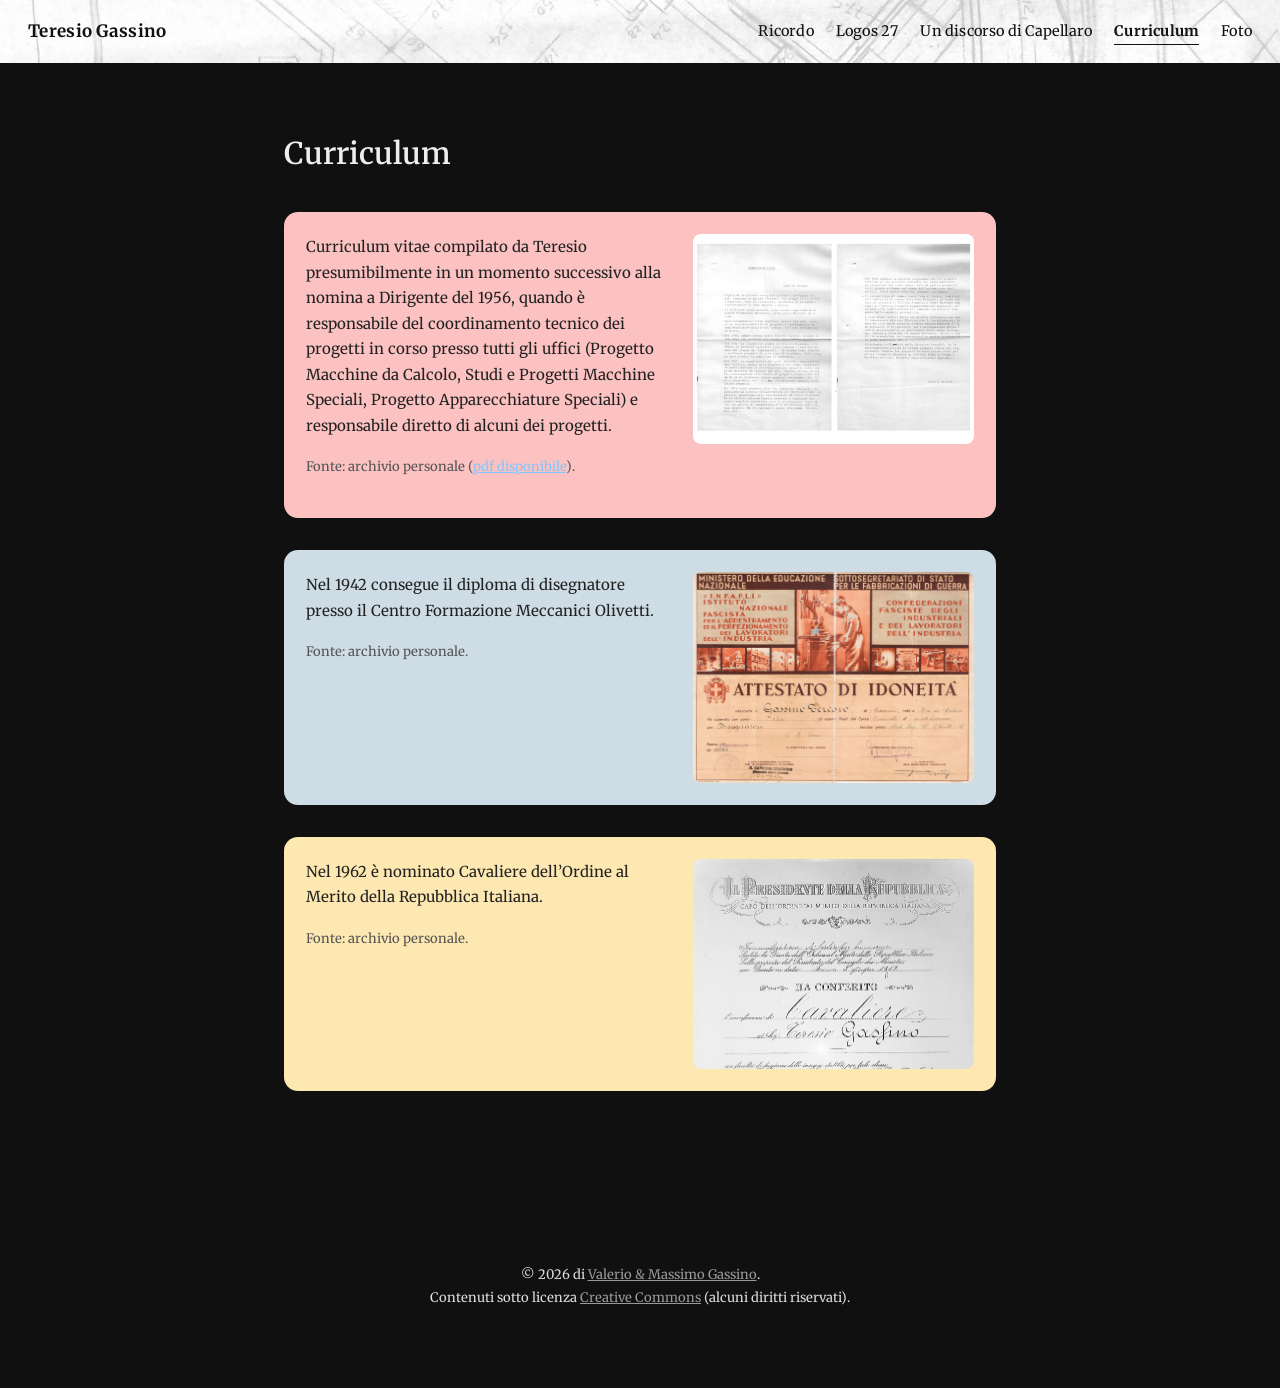
==== curriculum.html @ b26d835e "Add files via upload" ====
<!DOCTYPE html>
<html lang="it">
<head>
<meta charset="UTF-8">
<meta name="viewport" content="width=device-width, initial-scale=1.0">
<title>Teresio Gassino — Curriculum</title>
<link rel="preconnect" href="https://fonts.googleapis.com">
<link rel="preconnect" href="https://fonts.gstatic.com" crossorigin>
<link rel="stylesheet" href="css/style.css">
</head>
<body>

<header class="site-nav">
  <a href="index.html" class="brand">Teresio Gassino</a>
  <nav class="nav-links">
    <a href="home.html">Ricordo</a>
    <a href="logos-27.html">Logos 27</a>
    <a href="un-discorso-di-capellaro.html">Un discorso di Capellaro</a>
    <a href="curriculum.html" class="active">Curriculum</a>
    <a href="galleria-immagini.html">Foto</a>
  </nav>
  <button class="menu-toggle" aria-label="Apri il menu">&#9776;</button>
</header>

<main>
  <h1>Curriculum</h1>

  <figure class="reveal-img side from-right align-top color-band" style="background:#FCC1C1;">
    <a href="images/curriculum-fronte.jpg" target="_blank" rel="noopener">
      <img src="images/curriculum-fronte.jpg" alt="Teresio Curriculum">
    </a>
    <figcaption>
      <p>Curriculum vitae compilato da Teresio presumibilmente in un momento successivo alla nomina a Dirigente del 1956, quando &egrave; responsabile del coordinamento tecnico dei progetti in corso presso tutti gli uffici (Progetto Macchine da Calcolo, Studi e Progetti Macchine Speciali, Progetto Apparecchiature Speciali) e responsabile diretto di alcuni dei progetti.</p>
      <p style="font-size:13px; color:#555;">Fonte: archivio personale (<a href="pdf/Curriculum.pdf" target="_blank" rel="noopener">pdf disponibile</a>).</p>
    </figcaption>
  </figure>

  <figure class="reveal-img side from-right align-top color-band" style="background:#CEDCE6;">
    <a href="images/diploma-cfm.jpg" target="_blank" rel="noopener">
      <img src="images/diploma-cfm.jpg" alt="Diploma CFM">
    </a>
    <figcaption>
      <p>Nel 1942 consegue il diploma di disegnatore presso il Centro Formazione Meccanici Olivetti.</p>
      <p style="font-size:13px; color:#555;">Fonte: archivio personale.</p>
    </figcaption>
  </figure>

  <figure class="reveal-img side from-right align-top crop-top color-band" style="background:#FEE8B2;">
    <a href="images/teresio-cavaliere.jpg" target="_blank" rel="noopener">
      <img src="images/teresio-cavaliere.jpg" alt="Teresio Cavaliere">
    </a>
    <figcaption>
      <p>Nel 1962 &egrave; nominato Cavaliere dell&rsquo;Ordine al Merito della Repubblica Italiana.</p>
      <p style="font-size:13px; color:#555;">Fonte: archivio personale.</p>
    </figcaption>
  </figure>
</main>

<footer>
  <p>&copy; 2026 di <a href="mailto:teresiowebpage@protonmail.com">Valerio &amp; Massimo Gassino</a>.<br>
  Contenuti sotto licenza <a href="https://creativecommons.org/licenses/by-nc-sa/4.0/deed.it" target="_blank" rel="noopener">Creative Commons</a> (alcuni diritti riservati).</p>
</footer>

<script src="js/animations.js"></script>
</body>
</html>
---- css/style.css ----
@import url('https://fonts.googleapis.com/css2?family=Merriweather:ital,wght@0,300;0,400;0,700;0,900;1,400&display=swap');

* { box-sizing: border-box; margin: 0; padding: 0; }

body {
  font-family: 'Merriweather', Georgia, serif;
  background: #101010;
  color: #eee;
  min-height: 100vh;
  line-height: 1.8;
}

/* --- site nav: fixed bar, hides on scroll down, reappears on scroll up.
   Background is a faded drawing by Teresio, so nav text is dark. --- */
.site-nav {
  position: fixed;
  top: 0;
  left: 0;
  right: 0;
  z-index: 100;
  display: flex;
  flex-wrap: wrap;
  align-items: center;
  justify-content: space-between;
  gap: 14px 28px;
  padding: 16px 28px;
  background-image: url('images/frontura.jpg');
  background-size: cover;
  background-position: center 25%;
  transition: transform 0.35s ease;
}

.site-nav::before {
  content: "";
  position: absolute;
  inset: 0;
  background: rgba(255, 255, 255, 0.72);
}

.site-nav.nav-hidden {
  transform: translateY(-100%);
}

.brand,
.nav-links {
  position: relative;
  z-index: 1;
}

.brand {
  color: #111;
  font-weight: 700;
  font-size: 17px;
  letter-spacing: 0.3px;
  text-decoration: none;
  white-space: nowrap;
}

.nav-links {
  display: flex;
  flex-wrap: wrap;
  justify-content: flex-end;
  gap: 22px;
}

.nav-links a {
  color: #111;
  text-decoration: none;
  font-size: 14.5px;
  letter-spacing: 0.2px;
  transition: opacity 0.2s ease;
}

.nav-links a:hover,
.nav-links a.active {
  font-weight: 700;
  border-bottom: 1px solid #111;
}

.menu-toggle {
  display: none;
  position: relative;
  z-index: 1;
  background: none;
  border: none;
  color: #111;
  font-size: 22px;
  line-height: 1;
  cursor: pointer;
}

/* mobile: thin bar with brand left, burger right; links become a
   dropdown panel that reveals a larger area of the background drawing */
@media (max-width: 700px) {
  .site-nav {
    padding: 12px 20px;
  }

  .menu-toggle {
    display: block;
  }

  .nav-links {
    display: none;
    position: absolute;
    top: 100%;
    left: 0;
    right: 0;
    flex-direction: column;
    align-items: flex-end;
    gap: 4px;
    padding: 22px 24px 26px;
    background-image: url('images/frontura.jpg');
    background-size: cover;
    background-position: center 20%;
  }

  .nav-links::before {
    content: "";
    position: absolute;
    inset: 0;
    z-index: 0;
    background: rgba(255, 255, 255, 0.72);
  }

  .nav-links a {
    position: relative;
    z-index: 1;
    padding: 9px 0;
  }

  .nav-links.open {
    display: flex;
  }
}

/* reserve space so fixed nav doesn't cover the top of the page content */
body {
  padding-top: 66px;
}

main {
  max-width: 760px;
  margin: 0 auto;
  padding: 60px 24px 100px;
}

h1 {
  font-size: 30px;
  font-weight: 600;
  margin-bottom: 28px;
}

h2 {
  font-size: 20px;
  font-weight: 600;
  margin: 36px 0 12px;
}

p {
  margin-bottom: 18px;
  color: #ddd;
}

blockquote {
  border-left: 3px solid #444;
  padding-left: 16px;
  margin: 20px 0;
  color: #bbb;
  font-style: normal;
}

blockquote::before {
  content: ">";
  display: inline;
  margin-right: 8px;
  color: #777;
  font-weight: 700;
}

a {
  color: #7fc7ff;
}

figure {
  margin: 32px 0;
}

figcaption {
  font-size: 13px;
  color: #888;
  margin-top: 8px;
}

/* --- scroll-reveal images: slide in from a side, once --- */
.reveal-img img {
  width: 100%;
  border-radius: 8px;
  display: block;
  opacity: 0;
  transform: translateX(-60px);
  transition: opacity 0.8s ease, transform 0.8s ease;
}

.reveal-img.from-right img {
  transform: translateX(60px);
}

.reveal-img.visible img {
  opacity: 1;
  transform: translateX(0);
}

/* --- side-by-side figure: image + description next to each other --- */
.reveal-img.side {
  display: flex;
  align-items: center;
  gap: 28px;
}

.reveal-img.side > a,
.reveal-img.side > img {
  width: 42%;
  flex-shrink: 0;
}

.reveal-img.side figcaption {
  flex: 1;
  margin-top: 0;
  font-size: 15px;
  color: #ccc;
  line-height: 1.7;
}

.reveal-img.side.from-right {
  flex-direction: row-reverse;
}

/* text aligned to the top of the image instead of centered vertically */
.reveal-img.side.align-top {
  align-items: flex-start;
}

/* consistent image proportions so text block height roughly matches the image */
.reveal-img.side img {
  aspect-ratio: 4 / 3;
  object-fit: cover;
}

/* taller, squarer crop for images that need more vertical room */
.reveal-img.side.square img {
  aspect-ratio: 1 / 1;
}

/* crop from the top instead of the center, for portrait-ish source images */
.reveal-img.side.crop-top img {
  object-position: top;
}

/* colored band behind image + text, like the landing page cards */
.reveal-img.side.color-band {
  padding: 22px;
  border-radius: 14px;
  color: #1a1a1a;
}

.reveal-img.side.color-band figcaption {
  color: #222;
}

.reveal-img.side.color-band figcaption p {
  color: #222;
}

@media (max-width: 640px) {
  .reveal-img.side {
    flex-direction: column !important;
  }
  .reveal-img.side > a,
  .reveal-img.side > img {
    width: 100%;
  }
}

/* --- clump: several images slide in together from different sides
   and land clustered with spacing between them, then page text follows below.
   Each .clump-photo sets its own --fx/--fy (start offset) and --tx/--ty
   (resting offset) inline, so the same keyframe works for all of them. --- */
.clump-stage {
  position: relative;
  height: 680px;
  max-width: 700px;
  margin: 0 auto 60px;
}

.clump-anchor {
  position: absolute;
  top: 50%;
  left: 50%;
  width: 0;
  height: 0;
}

.clump-photo {
  position: absolute;
  width: 280px;
  height: 180px;
  border-radius: 10px;
  overflow: hidden;
  opacity: 0;
  box-shadow: 0 4px 12px rgba(0, 0, 0, 0.35);
  animation: clumpIn 0.9s cubic-bezier(0.25, 0.8, 0.25, 1) forwards;
  animation-delay: var(--delay, 0s);
}

.clump-photo img {
  width: 100%;
  height: 100%;
  object-fit: cover;
  display: block;
}

@keyframes clumpIn {
  from { transform: translate(var(--fx), var(--fy)); opacity: 0; }
  to   { transform: translate(var(--tx), var(--ty)); opacity: 1; }
}

/* on narrow screens, scale the whole cluster down as one unit so the
   images and their spacing shrink together and stay clear of the edges */
@media (max-width: 640px) {
  .clump-stage {
    height: 300px;
  }
  .clump-anchor {
    transform: scale(0.45);
  }
}

footer {
  text-align: center;
  padding: 40px 24px 60px;
  color: #777;
  font-size: 13px;
}

footer a { color: #999; }

.gallery-grid {
  display: grid;
  grid-template-columns: repeat(auto-fill, minmax(200px, 1fr));
  gap: 16px;
}

.gallery-grid .reveal-img img {
  aspect-ratio: 4 / 3;
  object-fit: cover;
}

/* --- highlighted words inside the "Un discorso" quotes, pointing to
   the color-coded image each paragraph refers to --- */
.hl {
  padding: 1px 6px;
  border-radius: 4px;
  color: #1a1a1a;
  font-weight: 600;
  text-decoration: none;
}
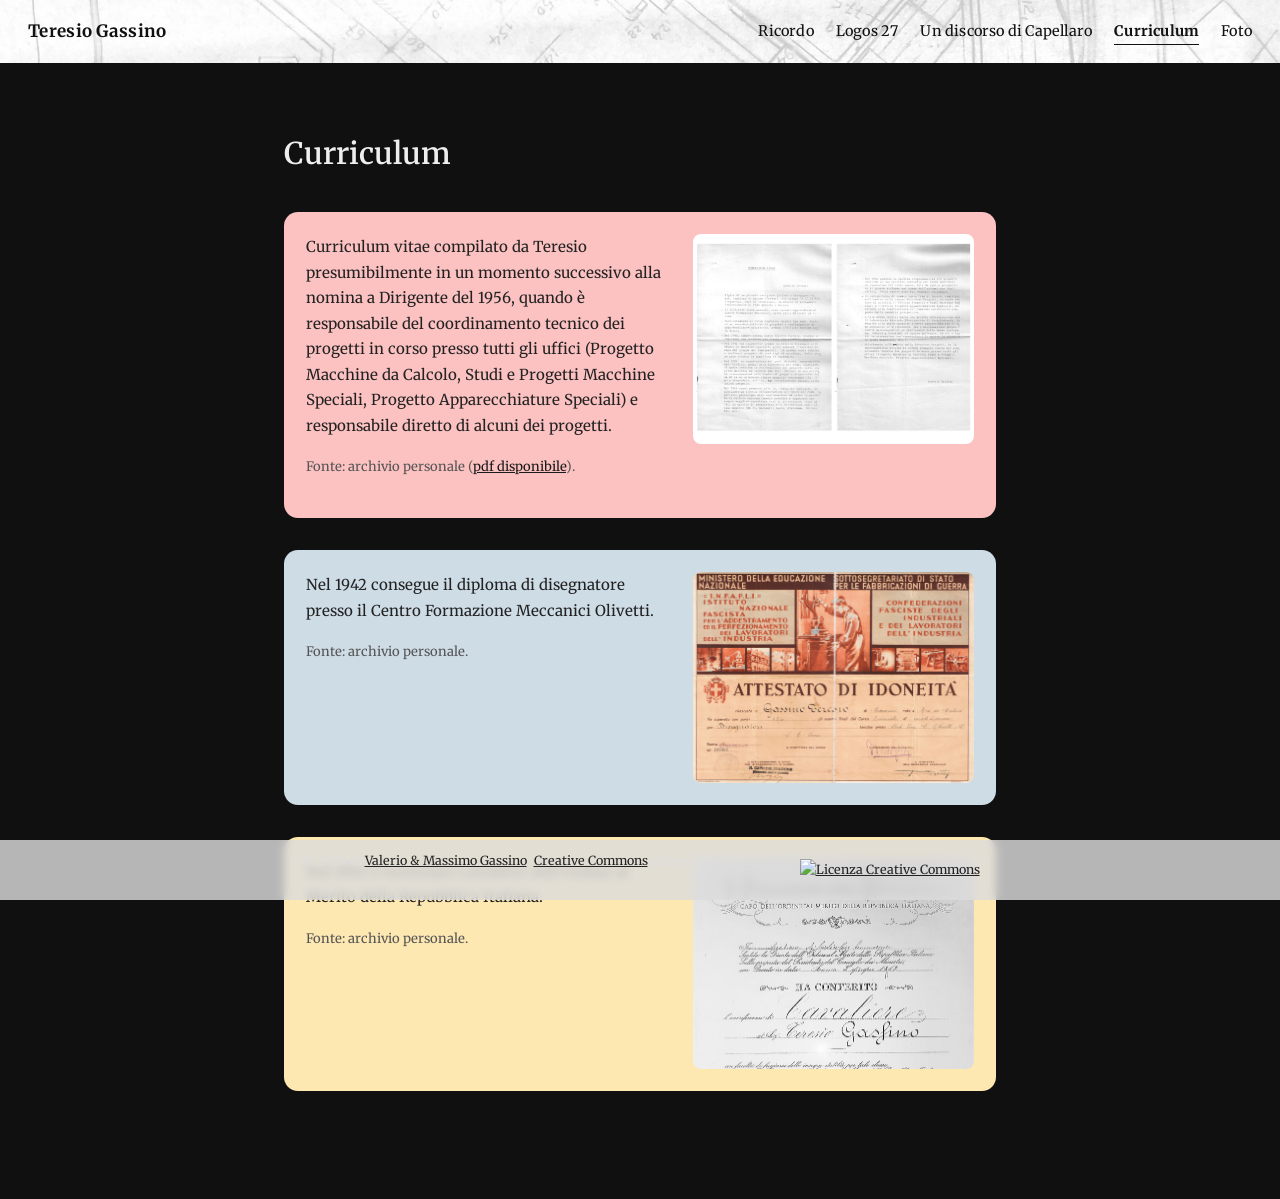
==== commit 63c82161: "Add files via upload" ====
--- a/curriculum.html
+++ b/curriculum.html
@@ -57,8 +57,11 @@
 </main>
 
 <footer>
-  <p>&copy; 2026 di <a href="mailto:teresiowebpage@protonmail.com">Valerio &amp; Massimo Gassino</a>.<br>
-  Contenuti sotto licenza <a href="https://creativecommons.org/licenses/by-nc-sa/4.0/deed.it" target="_blank" rel="noopener">Creative Commons</a> (alcuni diritti riservati).</p>
+  <p>&copy; 2026 di <a href="mailto:teresiowebpage@protonmail.com">Valerio &amp; Massimo Gassino</a> &middot;
+  <a href="https://creativecommons.org/licenses/by-nc-sa/4.0/deed.it" target="_blank" rel="noopener">Creative Commons</a> (alcuni diritti riservati)</p>
+  <a href="https://creativecommons.org/licenses/by-nc-sa/4.0/deed.it" target="_blank" rel="noopener">
+    <img src="images/creative.png" alt="Licenza Creative Commons" class="cc-logo">
+  </a>
 </footer>
 
 <script src="js/animations.js"></script>
--- a/css/style.css
+++ b/css/style.css
@@ -8,6 +8,7 @@
   color: #eee;
   min-height: 100vh;
   line-height: 1.8;
+  overflow-x: hidden;
 }
 
 /* --- site nav: fixed bar, hides on scroll down, reappears on scroll up.
@@ -272,6 +273,11 @@
   color: #222;
 }
 
+.reveal-img.side.color-band figcaption a {
+  color: #1a1a1a;
+  text-decoration: underline;
+}
+
 @media (max-width: 640px) {
   .reveal-img.side {
     flex-direction: column !important;
@@ -325,25 +331,60 @@
   to   { transform: translate(var(--tx), var(--ty)); opacity: 1; }
 }
 
-/* on narrow screens, scale the whole cluster down as one unit so the
-   images and their spacing shrink together and stay clear of the edges */
+/* on narrow screens, drop the clustered layout entirely and stack the
+   images vertically at a readable size, instead of shrinking them */
 @media (max-width: 640px) {
   .clump-stage {
-    height: 300px;
+    height: auto;
+    max-width: 420px;
   }
   .clump-anchor {
-    transform: scale(0.45);
+    position: static;
+    display: flex;
+    flex-direction: column;
+    gap: 16px;
+  }
+  .clump-photo {
+    position: static;
+    width: 100%;
+    height: auto;
+    aspect-ratio: 14 / 9;
+    opacity: 1;
+    animation: none;
   }
 }
 
 footer {
+  position: fixed;
+  bottom: 0;
+  left: 0;
+  right: 0;
+  z-index: 90;
+  display: flex;
+  align-items: center;
+  justify-content: center;
+  gap: 10px;
+  flex-wrap: wrap;
   text-align: center;
-  padding: 40px 24px 60px;
-  color: #777;
-  font-size: 13px;
-}
-
-footer a { color: #999; }
+  padding: 10px 20px;
+  background: rgba(220, 220, 220, 0.82);
+  backdrop-filter: blur(4px);
+  color: #333;
+  font-size: 12.5px;
+}
+
+footer a { color: #222; }
+
+footer .cc-logo {
+  height: 22px;
+  width: auto;
+  vertical-align: middle;
+}
+
+/* reserve space so the fixed footer doesn't cover the bottom of the content */
+main {
+  padding-bottom: 76px;
+}
 
 .gallery-grid {
   display: grid;
@@ -354,6 +395,21 @@
 .gallery-grid .reveal-img img {
   aspect-ratio: 4 / 3;
   object-fit: cover;
+  cursor: pointer;
+}
+
+/* larger start offset for the gallery: creates a "two film reels sliding
+   in" effect — the top row from the right, the bottom row from the left */
+.gallery-grid .reveal-img img {
+  transform: translateX(-260px);
+}
+
+.gallery-grid .reveal-img.from-right img {
+  transform: translateX(260px);
+}
+
+.gallery-grid .reveal-img.visible img {
+  transform: translateX(0);
 }
 
 /* --- highlighted words inside the "Un discorso" quotes, pointing to
@@ -366,3 +422,38 @@
   text-decoration: none;
 }
 
+/* --- lightbox: click a gallery image to see it enlarged in an overlay --- */
+.lightbox-overlay {
+  display: none;
+  position: fixed;
+  inset: 0;
+  z-index: 200;
+  align-items: center;
+  justify-content: center;
+  padding: 40px;
+  background: rgba(0, 0, 0, 0.88);
+}
+
+.lightbox-overlay.open {
+  display: flex;
+}
+
+.lightbox-overlay img {
+  max-width: 90vw;
+  max-height: 88vh;
+  border-radius: 8px;
+  box-shadow: 0 20px 60px rgba(0, 0, 0, 0.6);
+}
+
+.lightbox-close {
+  position: absolute;
+  top: 22px;
+  right: 26px;
+  background: none;
+  border: none;
+  color: #fff;
+  font-size: 34px;
+  line-height: 1;
+  cursor: pointer;
+}
+
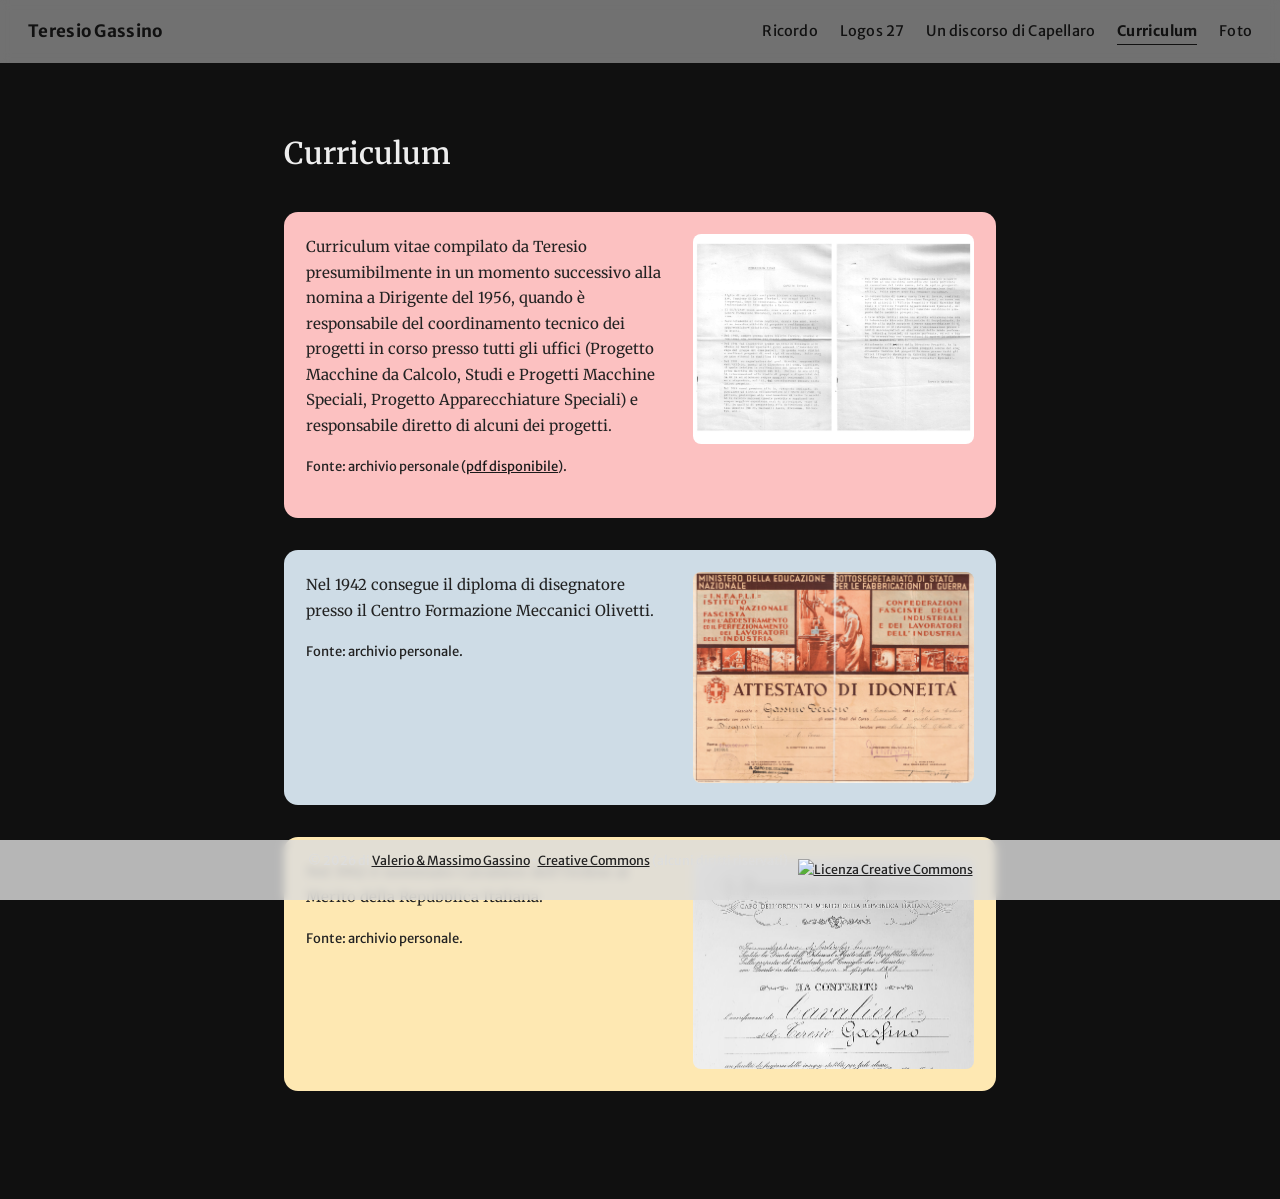
==== commit 3019cde4: "Add files via upload" ====
--- a/curriculum.html
+++ b/curriculum.html
@@ -8,7 +8,7 @@
 <link rel="preconnect" href="https://fonts.gstatic.com" crossorigin>
 <link rel="stylesheet" href="css/style.css">
 </head>
-<body>
+<body class="page-curriculum">
 
 <header class="site-nav">
   <a href="index.html" class="brand">Teresio Gassino</a>
@@ -25,33 +25,33 @@
 <main>
   <h1>Curriculum</h1>
 
-  <figure class="reveal-img side from-right align-top color-band" style="background:#FCC1C1;">
+  <figure class="reveal-img side from-right align-top color-band" style="--band-color:#FCC1C1; --band-tint:rgba(252,193,193,0.6);">
     <a href="images/curriculum-fronte.jpg" target="_blank" rel="noopener">
       <img src="images/curriculum-fronte.jpg" alt="Teresio Curriculum">
     </a>
     <figcaption>
       <p>Curriculum vitae compilato da Teresio presumibilmente in un momento successivo alla nomina a Dirigente del 1956, quando &egrave; responsabile del coordinamento tecnico dei progetti in corso presso tutti gli uffici (Progetto Macchine da Calcolo, Studi e Progetti Macchine Speciali, Progetto Apparecchiature Speciali) e responsabile diretto di alcuni dei progetti.</p>
-      <p style="font-size:13px; color:#555;">Fonte: archivio personale (<a href="pdf/Curriculum.pdf" target="_blank" rel="noopener">pdf disponibile</a>).</p>
+      <p class="fonte">Fonte: archivio personale (<a href="pdf/Curriculum.pdf" target="_blank" rel="noopener">pdf disponibile</a>).</p>
     </figcaption>
   </figure>
 
-  <figure class="reveal-img side from-right align-top color-band" style="background:#CEDCE6;">
+  <figure class="reveal-img side from-right align-top color-band" style="--band-color:#CEDCE6; --band-tint:rgba(206,220,230,0.6);">
     <a href="images/diploma-cfm.jpg" target="_blank" rel="noopener">
       <img src="images/diploma-cfm.jpg" alt="Diploma CFM">
     </a>
     <figcaption>
       <p>Nel 1942 consegue il diploma di disegnatore presso il Centro Formazione Meccanici Olivetti.</p>
-      <p style="font-size:13px; color:#555;">Fonte: archivio personale.</p>
+      <p class="fonte">Fonte: archivio personale.</p>
     </figcaption>
   </figure>
 
-  <figure class="reveal-img side from-right align-top crop-top color-band" style="background:#FEE8B2;">
+  <figure class="reveal-img side from-right align-top crop-top color-band" style="--band-color:#FEE8B2; --band-tint:rgba(254,232,178,0.6);">
     <a href="images/teresio-cavaliere.jpg" target="_blank" rel="noopener">
       <img src="images/teresio-cavaliere.jpg" alt="Teresio Cavaliere">
     </a>
     <figcaption>
       <p>Nel 1962 &egrave; nominato Cavaliere dell&rsquo;Ordine al Merito della Repubblica Italiana.</p>
-      <p style="font-size:13px; color:#555;">Fonte: archivio personale.</p>
+      <p class="fonte">Fonte: archivio personale.</p>
     </figcaption>
   </figure>
 </main>
--- a/css/style.css
+++ b/css/style.css
@@ -1,4 +1,4 @@
-@import url('https://fonts.googleapis.com/css2?family=Merriweather:ital,wght@0,300;0,400;0,700;0,900;1,400&display=swap');
+@import url('https://fonts.googleapis.com/css2?family=Merriweather:ital,wght@0,300;0,400;0,700;0,900;1,400&family=Merriweather+Sans:ital,wght@0,400;0,500;0,700;1,400&display=swap');
 
 * { box-sizing: border-box; margin: 0; padding: 0; }
 
@@ -11,8 +11,7 @@
   overflow-x: hidden;
 }
 
-/* --- site nav: fixed bar, hides on scroll down, reappears on scroll up.
-   Background is a faded drawing by Teresio, so nav text is dark. --- */
+/* --- site nav: fixed bar, hides on scroll down, reappears on scroll up. --- */
 .site-nav {
   position: fixed;
   top: 0;
@@ -25,17 +24,9 @@
   justify-content: space-between;
   gap: 14px 28px;
   padding: 16px 28px;
-  background-image: url('images/frontura.jpg');
-  background-size: cover;
-  background-position: center 25%;
+  background: rgba(210, 210, 210, 0.5);
+  backdrop-filter: blur(6px);
   transition: transform 0.35s ease;
-}
-
-.site-nav::before {
-  content: "";
-  position: absolute;
-  inset: 0;
-  background: rgba(255, 255, 255, 0.72);
 }
 
 .site-nav.nav-hidden {
@@ -49,6 +40,7 @@
 }
 
 .brand {
+  font-family: 'Merriweather Sans', Arial, sans-serif;
   color: #111;
   font-weight: 700;
   font-size: 17px;
@@ -65,6 +57,7 @@
 }
 
 .nav-links a {
+  font-family: 'Merriweather Sans', Arial, sans-serif;
   color: #111;
   text-decoration: none;
   font-size: 14.5px;
@@ -90,8 +83,7 @@
   cursor: pointer;
 }
 
-/* mobile: thin bar with brand left, burger right; links become a
-   dropdown panel that reveals a larger area of the background drawing */
+/* mobile: thin bar with brand left, burger right; links become a dropdown */
 @media (max-width: 700px) {
   .site-nav {
     padding: 12px 20px;
@@ -111,22 +103,11 @@
     align-items: flex-end;
     gap: 4px;
     padding: 22px 24px 26px;
-    background-image: url('images/frontura.jpg');
-    background-size: cover;
-    background-position: center 20%;
-  }
-
-  .nav-links::before {
-    content: "";
-    position: absolute;
-    inset: 0;
-    z-index: 0;
-    background: rgba(255, 255, 255, 0.72);
+    background: rgba(210, 210, 210, 0.85);
+    backdrop-filter: blur(6px);
   }
 
   .nav-links a {
-    position: relative;
-    z-index: 1;
     padding: 9px 0;
   }
 
@@ -258,15 +239,32 @@
   object-position: top;
 }
 
-/* colored band behind image + text, like the landing page cards */
+/* colored band behind image + text, like the landing page cards.
+   Each figure sets --band-color (solid) and --band-tint (same colour,
+   semi-transparent) inline; the page (via a body class) sets --band-svg
+   to one of the technical drawings, tiled underneath the tint so the
+   pastel colour still reads clearly on top. */
 .reveal-img.side.color-band {
+  position: relative;
+  overflow: hidden;
   padding: 22px;
   border-radius: 14px;
   color: #1a1a1a;
+  background-color: var(--band-color, transparent);
+  background-image: linear-gradient(var(--band-tint, transparent), var(--band-tint, transparent)), var(--band-svg, none);
+  background-repeat: no-repeat, repeat;
+  background-size: cover, 220px auto;
 }
 
 .reveal-img.side.color-band figcaption {
+  position: relative;
+  z-index: 1;
   color: #222;
+}
+
+.reveal-img.side.color-band > a {
+  position: relative;
+  z-index: 1;
 }
 
 .reveal-img.side.color-band figcaption p {
@@ -276,6 +274,22 @@
 .reveal-img.side.color-band figcaption a {
   color: #1a1a1a;
   text-decoration: underline;
+}
+
+/* which drawing appears on which page */
+body.page-logos { --band-svg: url('sfondi/disegno-1.svg'); }
+body.page-curriculum { --band-svg: url('sfondi/disegno-2.svg'); }
+
+/* the "Un discorso" page has no colour bands to carry a tiled pattern,
+   so instead the drawing sits as a faint watermark across the whole
+   page: a near-opaque dark tint on top lets only a sliver of the
+   pattern show through, so it doesn't compete with the black
+   background and the quotes sitting directly on it */
+body.page-discorso {
+  background-image: linear-gradient(rgba(16, 16, 16, 0.93), rgba(16, 16, 16, 0.93)), url('sfondi/disegno-3.svg');
+  background-repeat: no-repeat, repeat;
+  background-size: cover, 340px auto;
+  background-color: #101010;
 }
 
 @media (max-width: 640px) {
@@ -370,6 +384,7 @@
   background: rgba(220, 220, 220, 0.82);
   backdrop-filter: blur(4px);
   color: #333;
+  font-family: 'Merriweather Sans', Arial, sans-serif;
   font-size: 12.5px;
 }
 
@@ -379,6 +394,21 @@
   height: 22px;
   width: auto;
   vertical-align: middle;
+}
+
+/* small print / citation lines ("Fonte: ...") throughout the site */
+.fonte {
+  font-family: 'Merriweather Sans', Arial, sans-serif;
+  font-size: 13px;
+  color: #888;
+}
+
+/* editorial framing lines (mine, not quoted from a source) — same
+   weight as body text, distinguished from the bold verbatim titles */
+.intro-line {
+  font-style: italic;
+  color: inherit;
+  opacity: 0.85;
 }
 
 /* reserve space so the fixed footer doesn't cover the bottom of the content */
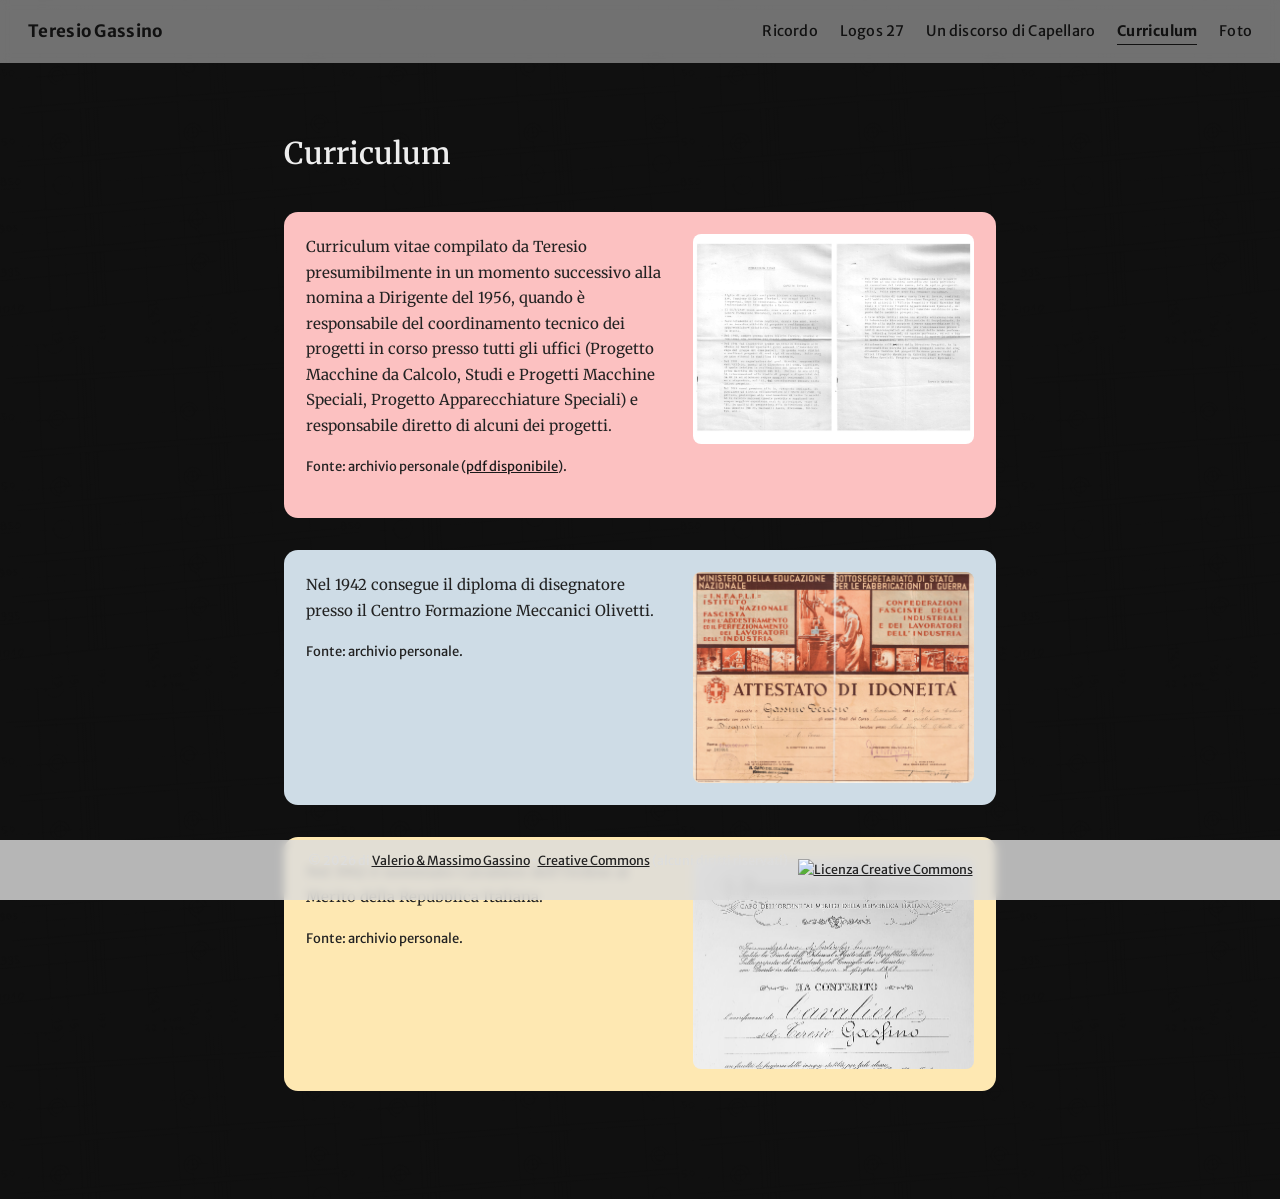
==== commit 630f881a: "Add files via upload" ====
--- a/curriculum.html
+++ b/curriculum.html
@@ -25,7 +25,7 @@
 <main>
   <h1>Curriculum</h1>
 
-  <figure class="reveal-img side from-right align-top color-band" style="--band-color:#FCC1C1; --band-tint:rgba(252,193,193,0.6);">
+  <figure class="reveal-img side from-right align-top color-band" style="--band-color:#FCC1C1;">
     <a href="images/curriculum-fronte.jpg" target="_blank" rel="noopener">
       <img src="images/curriculum-fronte.jpg" alt="Teresio Curriculum">
     </a>
@@ -35,7 +35,7 @@
     </figcaption>
   </figure>
 
-  <figure class="reveal-img side from-right align-top color-band" style="--band-color:#CEDCE6; --band-tint:rgba(206,220,230,0.6);">
+  <figure class="reveal-img side from-right align-top color-band" style="--band-color:#CEDCE6;">
     <a href="images/diploma-cfm.jpg" target="_blank" rel="noopener">
       <img src="images/diploma-cfm.jpg" alt="Diploma CFM">
     </a>
@@ -45,7 +45,7 @@
     </figcaption>
   </figure>
 
-  <figure class="reveal-img side from-right align-top crop-top color-band" style="--band-color:#FEE8B2; --band-tint:rgba(254,232,178,0.6);">
+  <figure class="reveal-img side from-right align-top crop-top color-band" style="--band-color:#FEE8B2;">
     <a href="images/teresio-cavaliere.jpg" target="_blank" rel="noopener">
       <img src="images/teresio-cavaliere.jpg" alt="Teresio Cavaliere">
     </a>
--- a/css/style.css
+++ b/css/style.css
@@ -240,31 +240,18 @@
 }
 
 /* colored band behind image + text, like the landing page cards.
-   Each figure sets --band-color (solid) and --band-tint (same colour,
-   semi-transparent) inline; the page (via a body class) sets --band-svg
-   to one of the technical drawings, tiled underneath the tint so the
-   pastel colour still reads clearly on top. */
+   Solid pastel colour only — the technical drawings live on the page
+   background instead (see body.page-* rules below), not inside these. */
 .reveal-img.side.color-band {
   position: relative;
-  overflow: hidden;
   padding: 22px;
   border-radius: 14px;
   color: #1a1a1a;
   background-color: var(--band-color, transparent);
-  background-image: linear-gradient(var(--band-tint, transparent), var(--band-tint, transparent)), var(--band-svg, none);
-  background-repeat: no-repeat, repeat;
-  background-size: cover, 220px auto;
 }
 
 .reveal-img.side.color-band figcaption {
-  position: relative;
-  z-index: 1;
   color: #222;
-}
-
-.reveal-img.side.color-band > a {
-  position: relative;
-  z-index: 1;
 }
 
 .reveal-img.side.color-band figcaption p {
@@ -276,17 +263,32 @@
   text-decoration: underline;
 }
 
-/* which drawing appears on which page */
-body.page-logos { --band-svg: url('sfondi/disegno-1.svg'); }
-body.page-curriculum { --band-svg: url('sfondi/disegno-2.svg'); }
-
-/* the "Un discorso" page has no colour bands to carry a tiled pattern,
-   so instead the drawing sits as a faint watermark across the whole
-   page: a near-opaque dark tint on top lets only a sliver of the
-   pattern show through, so it doesn't compete with the black
-   background and the quotes sitting directly on it */
+/* technical drawings as a faint watermark across the black page
+   background — a near-opaque dark tint on top lets only a sliver of
+   the pattern show through, so it never competes with the text or,
+   on Logos/Curriculum, with the pastel colour bands sitting on top */
+body.page-logos {
+  background-image:
+    linear-gradient(rgba(16, 16, 16, 0.93), rgba(16, 16, 16, 0.93)),
+    url('../sfondi/disegno-1.svg');
+  background-repeat: no-repeat, repeat;
+  background-size: cover, 340px auto;
+  background-color: #101010;
+}
+
+body.page-curriculum {
+  background-image:
+    linear-gradient(rgba(16, 16, 16, 0.93), rgba(16, 16, 16, 0.93)),
+    url('../sfondi/disegno-2.svg');
+  background-repeat: no-repeat, repeat;
+  background-size: cover, 340px auto;
+  background-color: #101010;
+}
+
 body.page-discorso {
-  background-image: linear-gradient(rgba(16, 16, 16, 0.93), rgba(16, 16, 16, 0.93)), url('sfondi/disegno-3.svg');
+  background-image:
+    linear-gradient(rgba(16, 16, 16, 0.93), rgba(16, 16, 16, 0.93)),
+    url('../sfondi/disegno-3.svg');
   background-repeat: no-repeat, repeat;
   background-size: cover, 340px auto;
   background-color: #101010;
@@ -404,11 +406,9 @@
 }
 
 /* editorial framing lines (mine, not quoted from a source) — same
-   weight as body text, distinguished from the bold verbatim titles */
+   weight and style as body text, just not bold like the quoted titles */
 .intro-line {
-  font-style: italic;
-  color: inherit;
-  opacity: 0.85;
+  font-style: normal;
 }
 
 /* reserve space so the fixed footer doesn't cover the bottom of the content */
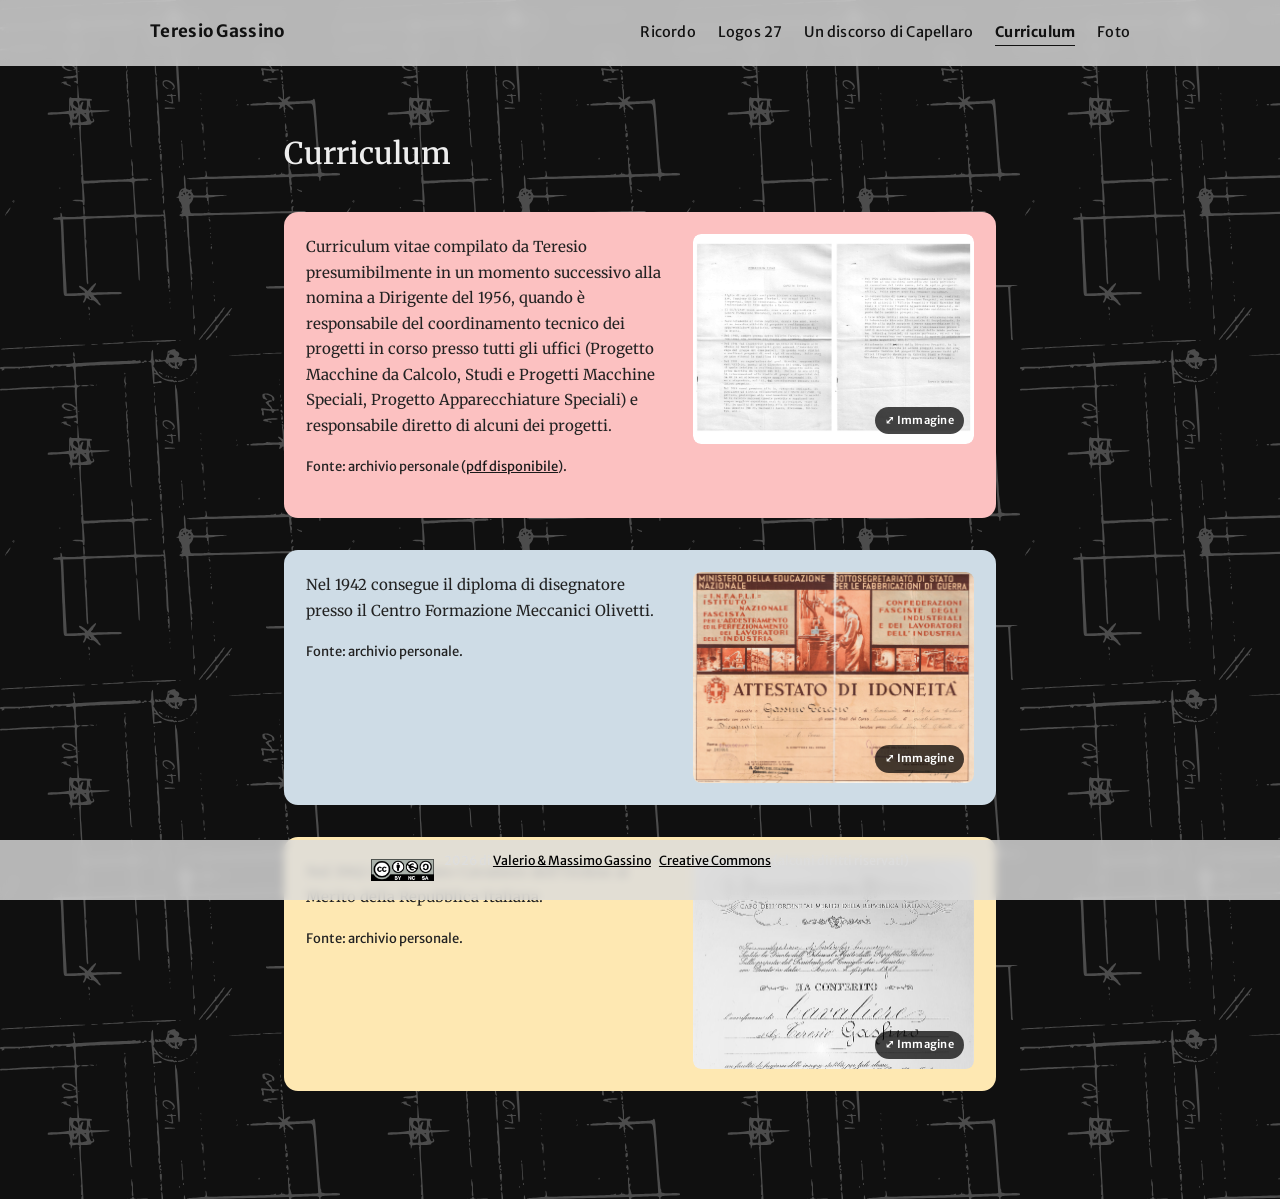
==== commit 1cdc951f: "Add files via upload" ====
--- a/curriculum.html
+++ b/curriculum.html
@@ -11,15 +11,19 @@
 <body class="page-curriculum">
 
 <header class="site-nav">
-  <a href="index.html" class="brand">Teresio Gassino</a>
-  <nav class="nav-links">
+  <div class="nav-inner">
+    <a href="index.html" class="brand">Teresio Gassino</a>
+    <nav class="nav-links">
     <a href="home.html">Ricordo</a>
     <a href="logos-27.html">Logos 27</a>
     <a href="un-discorso-di-capellaro.html">Un discorso di Capellaro</a>
     <a href="curriculum.html" class="active">Curriculum</a>
     <a href="galleria-immagini.html">Foto</a>
   </nav>
-  <button class="menu-toggle" aria-label="Apri il menu">&#9776;</button>
+    <button class="menu-toggle" aria-label="Apri il menu">
+      <span></span><span></span><span></span>
+    </button>
+  </div>
 </header>
 
 <main>
@@ -28,6 +32,7 @@
   <figure class="reveal-img side from-right align-top color-band" style="--band-color:#FCC1C1;">
     <a href="images/curriculum-fronte.jpg" target="_blank" rel="noopener">
       <img src="images/curriculum-fronte.jpg" alt="Teresio Curriculum">
+      <span class="img-badge">&#10530; Immagine</span>
     </a>
     <figcaption>
       <p>Curriculum vitae compilato da Teresio presumibilmente in un momento successivo alla nomina a Dirigente del 1956, quando &egrave; responsabile del coordinamento tecnico dei progetti in corso presso tutti gli uffici (Progetto Macchine da Calcolo, Studi e Progetti Macchine Speciali, Progetto Apparecchiature Speciali) e responsabile diretto di alcuni dei progetti.</p>
@@ -38,6 +43,7 @@
   <figure class="reveal-img side from-right align-top color-band" style="--band-color:#CEDCE6;">
     <a href="images/diploma-cfm.jpg" target="_blank" rel="noopener">
       <img src="images/diploma-cfm.jpg" alt="Diploma CFM">
+      <span class="img-badge">&#10530; Immagine</span>
     </a>
     <figcaption>
       <p>Nel 1942 consegue il diploma di disegnatore presso il Centro Formazione Meccanici Olivetti.</p>
@@ -48,6 +54,7 @@
   <figure class="reveal-img side from-right align-top crop-top color-band" style="--band-color:#FEE8B2;">
     <a href="images/teresio-cavaliere.jpg" target="_blank" rel="noopener">
       <img src="images/teresio-cavaliere.jpg" alt="Teresio Cavaliere">
+      <span class="img-badge">&#10530; Immagine</span>
     </a>
     <figcaption>
       <p>Nel 1962 &egrave; nominato Cavaliere dell&rsquo;Ordine al Merito della Repubblica Italiana.</p>
@@ -57,11 +64,11 @@
 </main>
 
 <footer>
-  <p>&copy; 2026 di <a href="mailto:teresiowebpage@protonmail.com">Valerio &amp; Massimo Gassino</a> &middot;
-  <a href="https://creativecommons.org/licenses/by-nc-sa/4.0/deed.it" target="_blank" rel="noopener">Creative Commons</a> (alcuni diritti riservati)</p>
   <a href="https://creativecommons.org/licenses/by-nc-sa/4.0/deed.it" target="_blank" rel="noopener">
     <img src="images/creative.png" alt="Licenza Creative Commons" class="cc-logo">
   </a>
+  <p>2026 di <a href="mailto:teresiowebpage@protonmail.com">Valerio &amp; Massimo Gassino</a> &middot;
+  <a href="https://creativecommons.org/licenses/by-nc-sa/4.0/deed.it" target="_blank" rel="noopener">Creative Commons</a> (alcuni diritti riservati)</p>
 </footer>
 
 <script src="js/animations.js"></script>
--- a/css/style.css
+++ b/css/style.css
@@ -18,19 +18,25 @@
   left: 0;
   right: 0;
   z-index: 100;
+  padding: 0 28px;
+  background: rgba(220, 220, 220, 0.82);
+  backdrop-filter: blur(6px);
+  transition: transform 0.35s ease;
+}
+
+.site-nav.nav-hidden {
+  transform: translateY(-100%);
+}
+
+.nav-inner {
+  max-width: 980px;
+  margin: 0 auto;
   display: flex;
   flex-wrap: wrap;
   align-items: center;
   justify-content: space-between;
   gap: 14px 28px;
-  padding: 16px 28px;
-  background: rgba(210, 210, 210, 0.5);
-  backdrop-filter: blur(6px);
-  transition: transform 0.35s ease;
-}
-
-.site-nav.nav-hidden {
-  transform: translateY(-100%);
+  padding: 16px 0;
 }
 
 .brand,
@@ -47,6 +53,12 @@
   letter-spacing: 0.3px;
   text-decoration: none;
   white-space: nowrap;
+  padding-bottom: 2px;
+  border-bottom: 1px solid transparent;
+}
+
+.brand:hover {
+  border-bottom-color: #111;
 }
 
 .nav-links {
@@ -75,18 +87,46 @@
   display: none;
   position: relative;
   z-index: 1;
+  width: 26px;
+  height: 20px;
   background: none;
   border: none;
-  color: #111;
-  font-size: 22px;
-  line-height: 1;
+  padding: 0;
   cursor: pointer;
+}
+
+.menu-toggle span {
+  position: absolute;
+  left: 0;
+  right: 0;
+  height: 2px;
+  border-radius: 2px;
+  background: #111;
+  transition: top 0.3s ease, transform 0.3s ease, opacity 0.2s ease;
+}
+
+.menu-toggle span:nth-child(1) { top: 0; }
+.menu-toggle span:nth-child(2) { top: 9px; }
+.menu-toggle span:nth-child(3) { top: 18px; }
+
+.menu-toggle.open span:nth-child(1) {
+  top: 9px;
+  transform: rotate(45deg);
+}
+
+.menu-toggle.open span:nth-child(2) {
+  opacity: 0;
+}
+
+.menu-toggle.open span:nth-child(3) {
+  top: 9px;
+  transform: rotate(-45deg);
 }
 
 /* mobile: thin bar with brand left, burger right; links become a dropdown */
 @media (max-width: 700px) {
-  .site-nav {
-    padding: 12px 20px;
+  .nav-inner {
+    padding: 12px 0;
   }
 
   .menu-toggle {
@@ -94,7 +134,7 @@
   }
 
   .nav-links {
-    display: none;
+    display: flex;
     position: absolute;
     top: 100%;
     left: 0;
@@ -102,9 +142,14 @@
     flex-direction: column;
     align-items: flex-end;
     gap: 4px;
-    padding: 22px 24px 26px;
-    background: rgba(210, 210, 210, 0.85);
+    padding: 0 24px;
+    background: rgba(220, 220, 220, 0.82);
     backdrop-filter: blur(6px);
+    max-height: 0;
+    opacity: 0;
+    overflow: hidden;
+    pointer-events: none;
+    transition: max-height 0.55s cubic-bezier(0.25, 0.8, 0.25, 1), opacity 0.4s ease, padding 0.55s ease;
   }
 
   .nav-links a {
@@ -112,7 +157,10 @@
   }
 
   .nav-links.open {
-    display: flex;
+    max-height: 400px;
+    opacity: 1;
+    padding: 22px 24px 26px;
+    pointer-events: auto;
   }
 }
 
@@ -269,7 +317,7 @@
    on Logos/Curriculum, with the pastel colour bands sitting on top */
 body.page-logos {
   background-image:
-    linear-gradient(rgba(16, 16, 16, 0.93), rgba(16, 16, 16, 0.93)),
+    linear-gradient(rgba(16, 16, 16, 0.75), rgba(16, 16, 16, 0.75)),
     url('../sfondi/disegno-1.svg');
   background-repeat: no-repeat, repeat;
   background-size: cover, 340px auto;
@@ -278,7 +326,7 @@
 
 body.page-curriculum {
   background-image:
-    linear-gradient(rgba(16, 16, 16, 0.93), rgba(16, 16, 16, 0.93)),
+    linear-gradient(rgba(16, 16, 16, 0.75), rgba(16, 16, 16, 0.75)),
     url('../sfondi/disegno-2.svg');
   background-repeat: no-repeat, repeat;
   background-size: cover, 340px auto;
@@ -287,7 +335,7 @@
 
 body.page-discorso {
   background-image:
-    linear-gradient(rgba(16, 16, 16, 0.93), rgba(16, 16, 16, 0.93)),
+    linear-gradient(rgba(16, 16, 16, 0.75), rgba(16, 16, 16, 0.75)),
     url('../sfondi/disegno-3.svg');
   background-repeat: no-repeat, repeat;
   background-size: cover, 340px auto;
@@ -310,8 +358,8 @@
    (resting offset) inline, so the same keyframe works for all of them. --- */
 .clump-stage {
   position: relative;
-  height: 680px;
-  max-width: 700px;
+  height: 740px;
+  max-width: 740px;
   margin: 0 auto 60px;
 }
 
@@ -325,8 +373,8 @@
 
 .clump-photo {
   position: absolute;
-  width: 280px;
-  height: 180px;
+  width: 340px;
+  height: 220px;
   border-radius: 10px;
   overflow: hidden;
   opacity: 0;
@@ -356,6 +404,8 @@
   }
   .clump-anchor {
     position: static;
+    width: auto;
+    height: auto;
     display: flex;
     flex-direction: column;
     gap: 16px;
@@ -385,12 +435,12 @@
   padding: 10px 20px;
   background: rgba(220, 220, 220, 0.82);
   backdrop-filter: blur(4px);
-  color: #333;
+  color: #000;
   font-family: 'Merriweather Sans', Arial, sans-serif;
   font-size: 12.5px;
 }
 
-footer a { color: #222; }
+footer a { color: #000; }
 
 footer .cc-logo {
   height: 22px;
@@ -487,3 +537,58 @@
   cursor: pointer;
 }
 
+/* single dark, translucent band wrapping the "Nei ritagli" section */
+.ritagli-band {
+  background: rgba(255, 255, 255, 0.06);
+  border-radius: 14px;
+  padding: 28px 26px 6px;
+}
+
+.ritagli-band h2 {
+  margin-top: 0;
+}
+
+.centered-note {
+  text-align: center;
+}
+
+/* badge on linked images (Logos / Curriculum) indicating what the
+   link opens: PDF, video, an external page, or a larger image */
+.reveal-img.side > a {
+  position: relative;
+  display: block;
+  overflow: hidden;
+  border-radius: 8px;
+}
+
+.reveal-img.side > a::after {
+  content: "";
+  position: absolute;
+  inset: 0;
+  background: rgba(0, 0, 0, 0);
+  transition: background 0.2s ease;
+}
+
+.reveal-img.side > a:hover::after {
+  background: rgba(0, 0, 0, 0.18);
+}
+
+.img-badge {
+  position: absolute;
+  bottom: 10px;
+  right: 10px;
+  z-index: 1;
+  display: flex;
+  align-items: center;
+  gap: 4px;
+  padding: 4px 10px;
+  border-radius: 20px;
+  background: rgba(0, 0, 0, 0.72);
+  color: #fff;
+  font-family: 'Merriweather Sans', Arial, sans-serif;
+  font-size: 11px;
+  font-weight: 600;
+  letter-spacing: 0.3px;
+  white-space: nowrap;
+}
+
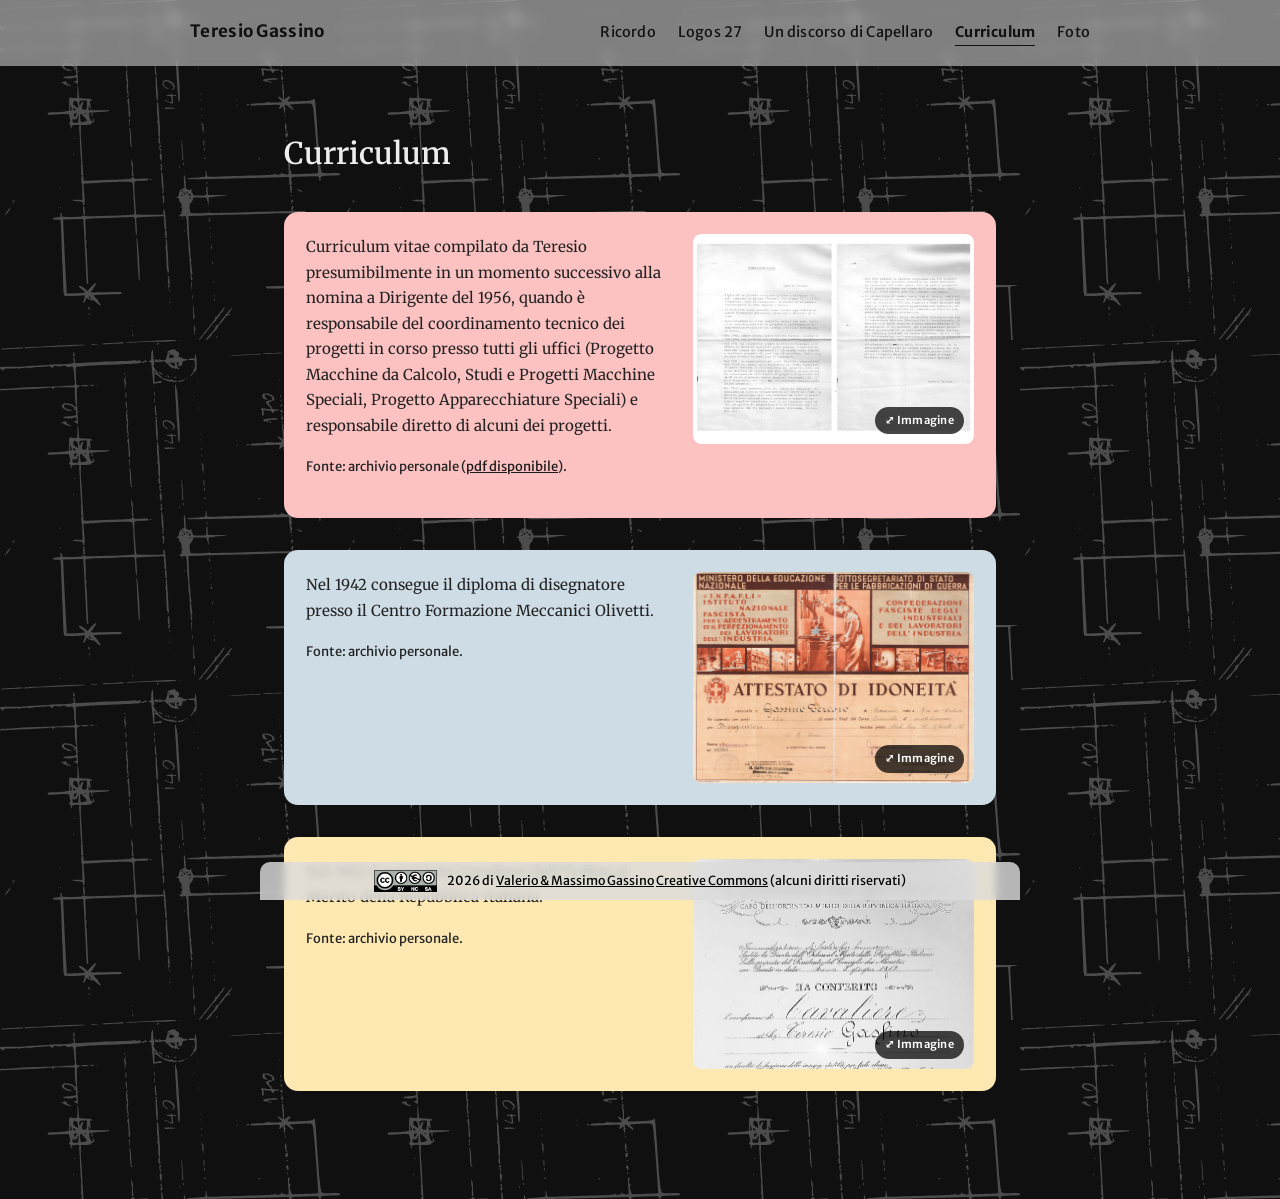
==== commit d8a3f3db: "Add files via upload" ====
--- a/curriculum.html
+++ b/curriculum.html
@@ -67,7 +67,7 @@
   <a href="https://creativecommons.org/licenses/by-nc-sa/4.0/deed.it" target="_blank" rel="noopener">
     <img src="images/creative.png" alt="Licenza Creative Commons" class="cc-logo">
   </a>
-  <p>2026 di <a href="mailto:teresiowebpage@protonmail.com">Valerio &amp; Massimo Gassino</a> &middot;
+  <p>2026 di <a href="mailto:teresiowebpage@protonmail.com">Valerio &amp; Massimo Gassino</a><br class="mobile-break">
   <a href="https://creativecommons.org/licenses/by-nc-sa/4.0/deed.it" target="_blank" rel="noopener">Creative Commons</a> (alcuni diritti riservati)</p>
 </footer>
 
--- a/css/style.css
+++ b/css/style.css
@@ -18,8 +18,8 @@
   left: 0;
   right: 0;
   z-index: 100;
-  padding: 0 28px;
-  background: rgba(220, 220, 220, 0.82);
+  padding: 0 44px;
+  background: rgba(220, 220, 220, 0.55);
   backdrop-filter: blur(6px);
   transition: transform 0.35s ease;
 }
@@ -29,13 +29,13 @@
 }
 
 .nav-inner {
-  max-width: 980px;
+  max-width: 900px;
   margin: 0 auto;
   display: flex;
-  flex-wrap: wrap;
+  flex-wrap: nowrap;
   align-items: center;
   justify-content: space-between;
-  gap: 14px 28px;
+  gap: 28px;
   padding: 16px 0;
 }
 
@@ -63,7 +63,7 @@
 
 .nav-links {
   display: flex;
-  flex-wrap: wrap;
+  flex-wrap: nowrap;
   justify-content: flex-end;
   gap: 22px;
 }
@@ -74,6 +74,7 @@
   text-decoration: none;
   font-size: 14.5px;
   letter-spacing: 0.2px;
+  white-space: nowrap;
   transition: opacity 0.2s ease;
 }
 
@@ -123,8 +124,15 @@
   transform: rotate(-45deg);
 }
 
-/* mobile: thin bar with brand left, burger right; links become a dropdown */
-@media (max-width: 700px) {
+/* mobile: thin bar with brand left, burger right; links become a dropdown.
+   Threshold raised to 880px: with the real Merriweather Sans font (wider
+   than the fallback), the nav-inner needs more room before it fits on
+   one line without wrapping. */
+@media (max-width: 960px) {
+  .site-nav {
+    padding: 0 20px;
+  }
+
   .nav-inner {
     padding: 12px 0;
   }
@@ -140,7 +148,7 @@
     left: 0;
     right: 0;
     flex-direction: column;
-    align-items: flex-end;
+    align-items: center;
     gap: 4px;
     padding: 0 24px;
     background: rgba(220, 220, 220, 0.82);
@@ -309,6 +317,14 @@
 .reveal-img.side.color-band figcaption a {
   color: #1a1a1a;
   text-decoration: underline;
+}
+
+/* on Logos 27 specifically, the site's usual link blue is confirmed
+   readable against the pastel bands there (and the one band with no
+   links at all can't conflict), so restore it instead of the dark
+   override used elsewhere */
+body.page-logos .reveal-img.side.color-band figcaption a {
+  color: #7fc7ff;
 }
 
 /* technical drawings as a faint watermark across the black page
@@ -355,12 +371,14 @@
 /* --- clump: several images slide in together from different sides
    and land clustered with spacing between them, then page text follows below.
    Each .clump-photo sets its own --fx/--fy (start offset) and --tx/--ty
-   (resting offset) inline, so the same keyframe works for all of them. --- */
+   (resting offset) inline, so the same keyframe works for all of them.
+   The stage bleeds slightly past main's padding (negative margin) to
+   give the photos more room to actually grow larger. --- */
 .clump-stage {
   position: relative;
-  height: 740px;
-  max-width: 740px;
-  margin: 0 auto 60px;
+  height: 800px;
+  width: calc(100% + 48px);
+  margin: 0 -24px 60px;
 }
 
 .clump-anchor {
@@ -373,8 +391,8 @@
 
 .clump-photo {
   position: absolute;
-  width: 340px;
-  height: 220px;
+  width: 370px;
+  height: 240px;
   border-radius: 10px;
   overflow: hidden;
   opacity: 0;
@@ -390,6 +408,23 @@
   display: block;
 }
 
+.clump-photo a {
+  position: relative;
+  display: block;
+}
+
+.clump-photo a::after {
+  content: "";
+  position: absolute;
+  inset: 0;
+  background: rgba(0, 0, 0, 0);
+  transition: background 0.2s ease;
+}
+
+.clump-photo a:hover::after {
+  background: rgba(0, 0, 0, 0.18);
+}
+
 @keyframes clumpIn {
   from { transform: translate(var(--fx), var(--fy)); opacity: 0; }
   to   { transform: translate(var(--tx), var(--ty)); opacity: 1; }
@@ -400,7 +435,9 @@
 @media (max-width: 640px) {
   .clump-stage {
     height: auto;
+    width: 100%;
     max-width: 420px;
+    margin: 0 auto 60px;
   }
   .clump-anchor {
     position: static;
@@ -425,6 +462,8 @@
   bottom: 0;
   left: 0;
   right: 0;
+  max-width: 760px;
+  margin: 0 auto;
   z-index: 90;
   display: flex;
   align-items: center;
@@ -432,9 +471,10 @@
   gap: 10px;
   flex-wrap: wrap;
   text-align: center;
-  padding: 10px 20px;
+  padding: 8px 20px;
   background: rgba(220, 220, 220, 0.82);
   backdrop-filter: blur(4px);
+  border-radius: 10px 10px 0 0;
   color: #000;
   font-family: 'Merriweather Sans', Arial, sans-serif;
   font-size: 12.5px;
@@ -442,10 +482,48 @@
 
 footer a { color: #000; }
 
+/* forces a line break in the footer credit line, but only on mobile —
+   on desktop the <br> is suppressed and everything stays on one line */
+.mobile-break {
+  display: none;
+}
+
+@media (max-width: 700px) {
+  .mobile-break {
+    display: inline;
+  }
+}
+
+/* the global "p { color: #ddd }" rule directly targets this <p> too,
+   and a direct rule always wins over inheriting footer's own color —
+   so it needs its own explicit override here, not just on footer. */
+footer p {
+  color: #000;
+  line-height: 1.4;
+  margin: 0;
+}
+
 footer .cc-logo {
   height: 22px;
   width: auto;
-  vertical-align: middle;
+  display: block;
+}
+
+@media (max-width: 700px) {
+  footer {
+    padding: 5px 14px;
+    font-size: 10.5px;
+    gap: 6px;
+    border-radius: 0;
+  }
+
+  footer p {
+    line-height: 1.3;
+  }
+
+  footer .cc-logo {
+    height: 15px;
+  }
 }
 
 /* small print / citation lines ("Fonte: ...") throughout the site */
@@ -476,6 +554,11 @@
   aspect-ratio: 4 / 3;
   object-fit: cover;
   cursor: pointer;
+  transition: filter 0.2s ease, transform 0.8s ease, opacity 0.8s ease;
+}
+
+.gallery-grid .reveal-img img:hover {
+  filter: brightness(0.82);
 }
 
 /* larger start offset for the gallery: creates a "two film reels sliding
@@ -539,7 +622,7 @@
 
 /* single dark, translucent band wrapping the "Nei ritagli" section */
 .ritagli-band {
-  background: rgba(255, 255, 255, 0.06);
+  background: rgba(255, 255, 255, 0.14);
   border-radius: 14px;
   padding: 28px 26px 6px;
 }
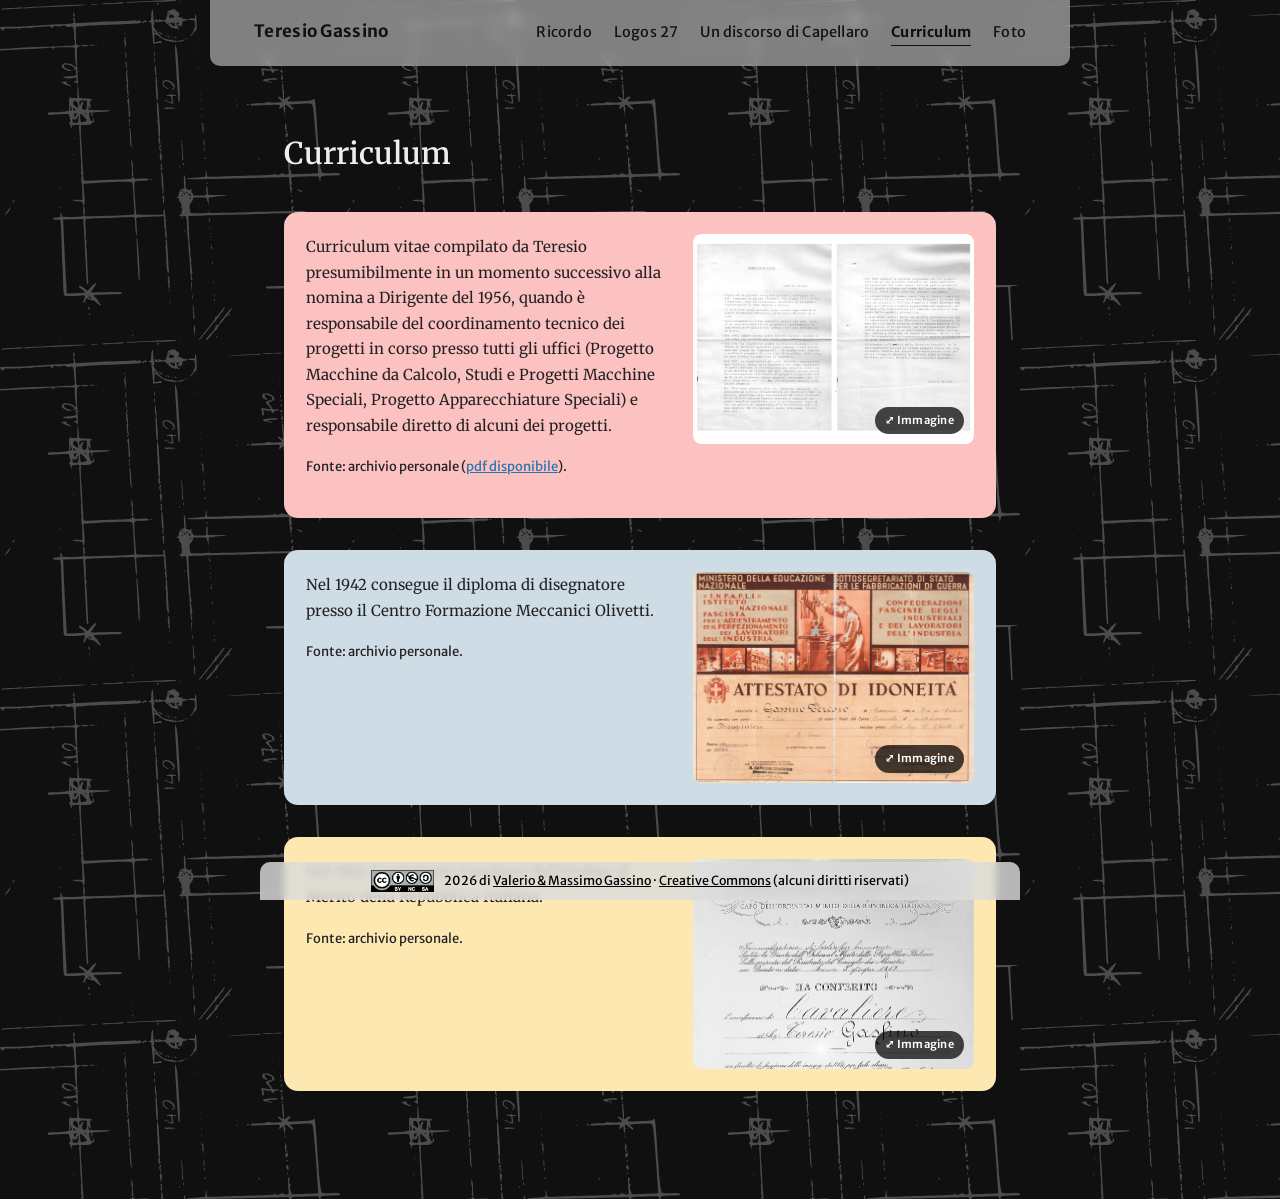
==== commit 9f0387f8: "Add files via upload" ====
--- a/curriculum.html
+++ b/curriculum.html
@@ -67,7 +67,7 @@
   <a href="https://creativecommons.org/licenses/by-nc-sa/4.0/deed.it" target="_blank" rel="noopener">
     <img src="images/creative.png" alt="Licenza Creative Commons" class="cc-logo">
   </a>
-  <p>2026 di <a href="mailto:teresiowebpage@protonmail.com">Valerio &amp; Massimo Gassino</a><br class="mobile-break">
+  <p>2026 di <a href="mailto:teresiowebpage@protonmail.com">Valerio &amp; Massimo Gassino</a><span class="desktop-dot"> &middot;</span><br class="mobile-break">
   <a href="https://creativecommons.org/licenses/by-nc-sa/4.0/deed.it" target="_blank" rel="noopener">Creative Commons</a> (alcuni diritti riservati)</p>
 </footer>
 
--- a/css/style.css
+++ b/css/style.css
@@ -11,16 +11,24 @@
   overflow-x: hidden;
 }
 
-/* --- site nav: fixed bar, hides on scroll down, reappears on scroll up. --- */
+/* --- site nav: fixed bar, hides on scroll down, reappears on scroll up.
+   Floats narrower than full width (max-width 860px — measured to
+   comfortably fit brand + 5 links on one line with real margin, while
+   still reading as a floating panel like the footer). Flush with the
+   top edge, so only the bottom corners round — mirrors the footer,
+   which is flush with the bottom edge and rounds only its top corners. --- */
 .site-nav {
   position: fixed;
   top: 0;
   left: 0;
   right: 0;
+  max-width: 860px;
+  margin: 0 auto;
   z-index: 100;
   padding: 0 44px;
   background: rgba(220, 220, 220, 0.55);
   backdrop-filter: blur(6px);
+  border-radius: 0 0 10px 10px;
   transition: transform 0.35s ease;
 }
 
@@ -131,6 +139,8 @@
 @media (max-width: 960px) {
   .site-nav {
     padding: 0 20px;
+    max-width: none;
+    border-radius: 0;
   }
 
   .nav-inner {
@@ -217,7 +227,7 @@
 }
 
 a {
-  color: #7fc7ff;
+  color: #2974AE;
 }
 
 figure {
@@ -315,16 +325,8 @@
 }
 
 .reveal-img.side.color-band figcaption a {
-  color: #1a1a1a;
+  color: #2974AE;
   text-decoration: underline;
-}
-
-/* on Logos 27 specifically, the site's usual link blue is confirmed
-   readable against the pastel bands there (and the one band with no
-   links at all can't conflict), so restore it instead of the dark
-   override used elsewhere */
-body.page-logos .reveal-img.side.color-band figcaption a {
-  color: #7fc7ff;
 }
 
 /* technical drawings as a faint watermark across the black page
@@ -492,6 +494,10 @@
   .mobile-break {
     display: inline;
   }
+
+  .desktop-dot {
+    display: none;
+  }
 }
 
 /* the global "p { color: #ddd }" rule directly targets this <p> too,
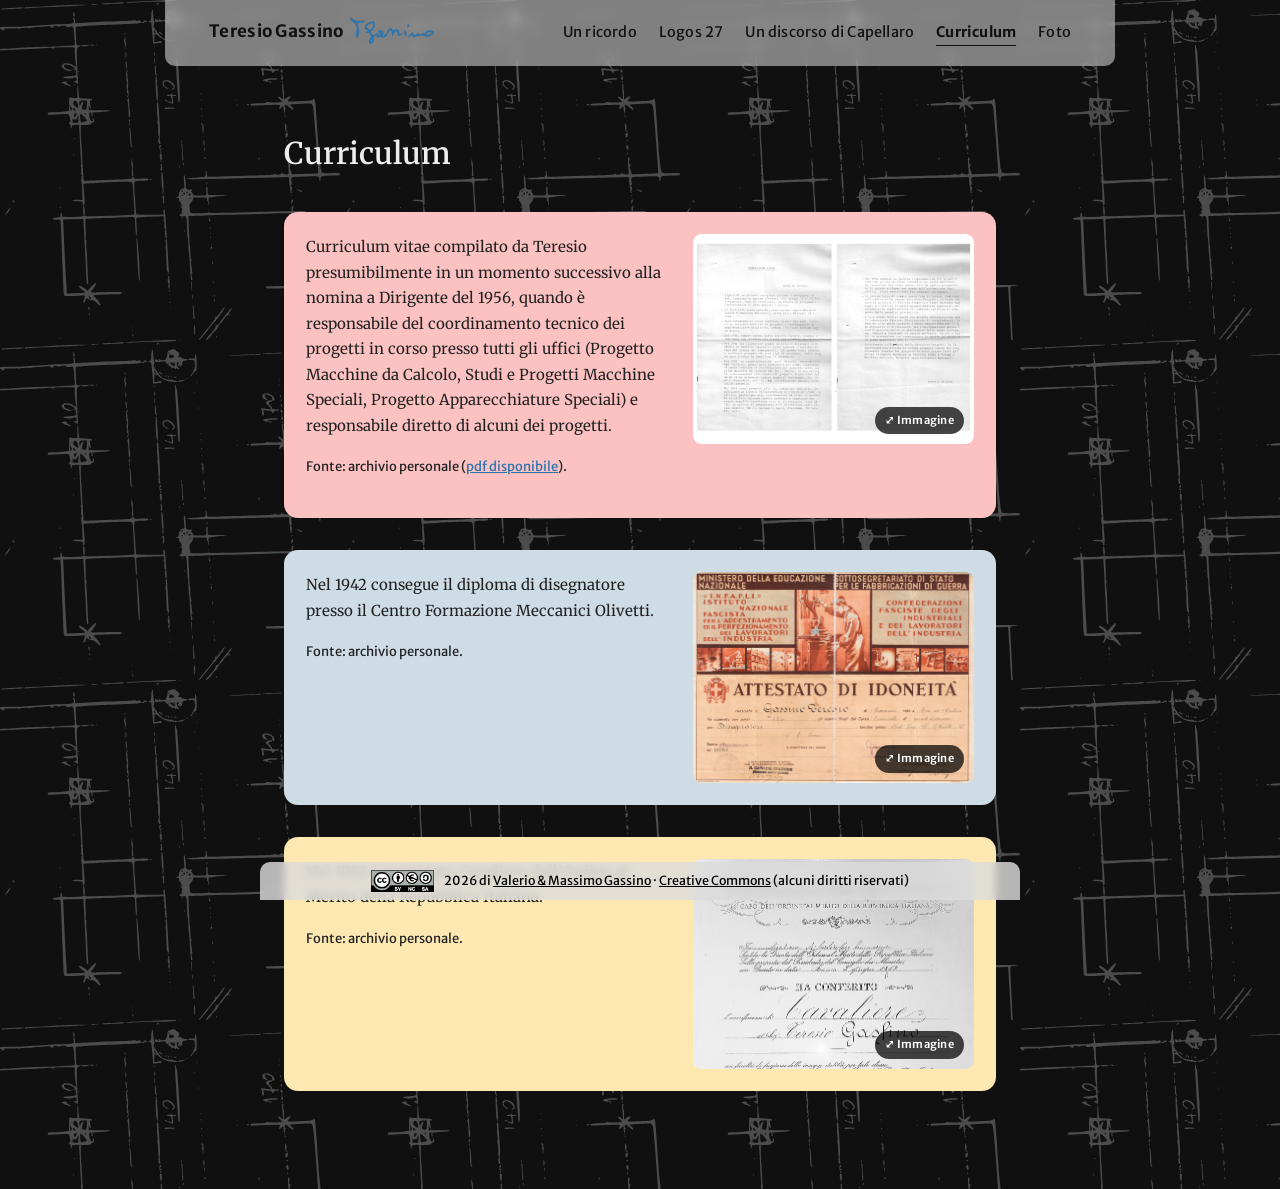
==== commit 64240437: "Add files via upload" ====
--- a/curriculum.html
+++ b/curriculum.html
@@ -12,13 +12,13 @@
 
 <header class="site-nav">
   <div class="nav-inner">
-    <a href="index.html" class="brand">Teresio Gassino</a>
+    <a href="index.html" class="brand">Teresio Gassino <img src="images/firma.svg" alt="" class="brand-signature"></a>
     <nav class="nav-links">
-    <a href="home.html">Ricordo</a>
-    <a href="logos-27.html">Logos 27</a>
-    <a href="un-discorso-di-capellaro.html">Un discorso di Capellaro</a>
+    <a href="home.html">Un ricordo</a>
+    <a href="logos.html">Logos 27</a>
+    <a href="discorso.html">Un discorso di Capellaro</a>
     <a href="curriculum.html" class="active">Curriculum</a>
-    <a href="galleria-immagini.html">Foto</a>
+    <a href="galleria.html">Foto</a>
   </nav>
     <button class="menu-toggle" aria-label="Apri il menu">
       <span></span><span></span><span></span>
--- a/css/style.css
+++ b/css/style.css
@@ -22,7 +22,7 @@
   top: 0;
   left: 0;
   right: 0;
-  max-width: 860px;
+  max-width: 950px;
   margin: 0 auto;
   z-index: 100;
   padding: 0 44px;
@@ -63,6 +63,15 @@
   white-space: nowrap;
   padding-bottom: 2px;
   border-bottom: 1px solid transparent;
+  display: inline-flex;
+  align-items: center;
+  gap: 6px;
+}
+
+.brand-signature {
+  height: 26px;
+  width: auto;
+  display: block;
 }
 
 .brand:hover {
@@ -136,7 +145,7 @@
    Threshold raised to 880px: with the real Merriweather Sans font (wider
    than the fallback), the nav-inner needs more room before it fits on
    one line without wrapping. */
-@media (max-width: 960px) {
+@media (max-width: 1080px) {
   .site-nav {
     padding: 0 20px;
     max-width: none;
@@ -190,7 +199,7 @@
 main {
   max-width: 760px;
   margin: 0 auto;
-  padding: 60px 24px 100px;
+  padding: 60px 24px 98px;
 }
 
 h1 {
@@ -199,6 +208,30 @@
   margin-bottom: 28px;
 }
 
+/* whatever type of element happens to close a page (p, figure, div...)
+   carries its own trailing margin, which otherwise stacks on top of
+   main's own padding-bottom and makes the gap to the footer vary by
+   page depending on content type. Zeroing it here makes that gap a
+   single, predictable value everywhere. */
+main > *:last-child {
+  margin-bottom: 0;
+}
+
+/* vertical rhythm, scaled down for mobile: the same fixed pixel gap
+   reads as proportionally larger on a small screen (less surrounding
+   content, less width) than on desktop, so mobile gets its own
+   smaller values instead of inheriting the desktop numbers as-is */
+@media (max-width: 700px) {
+  main {
+    padding-top: 24px;
+    padding-bottom: 61px;
+  }
+
+  h1 {
+    margin-bottom: 12px;
+  }
+}
+
 h2 {
   font-size: 20px;
   font-weight: 600;
@@ -208,22 +241,6 @@
 p {
   margin-bottom: 18px;
   color: #ddd;
-}
-
-blockquote {
-  border-left: 3px solid #444;
-  padding-left: 16px;
-  margin: 20px 0;
-  color: #bbb;
-  font-style: normal;
-}
-
-blockquote::before {
-  content: ">";
-  display: inline;
-  margin-right: 8px;
-  color: #777;
-  font-weight: 700;
 }
 
 a {
@@ -360,6 +377,25 @@
   background-color: #101010;
 }
 
+body.page-index {
+  background-image:
+    linear-gradient(rgba(16, 16, 16, 0.75), rgba(16, 16, 16, 0.75)),
+    url('../sfondi/disegno-4.svg');
+  background-repeat: no-repeat, repeat;
+  background-size: cover, 340px auto;
+  background-color: #101010;
+}
+
+body.page-quercia {
+  background-image:
+    linear-gradient(rgba(16, 16, 16, 0.75), rgba(16, 16, 16, 0.75)),
+    url('../sfondi/sgimignano.svg');
+  background-repeat: no-repeat, no-repeat;
+  background-size: cover, 1240px auto;
+  background-color: #101010;
+  background-position-y: 50px;
+}
+
 @media (max-width: 640px) {
   .reveal-img.side {
     flex-direction: column !important;
@@ -395,8 +431,6 @@
   position: absolute;
   width: 370px;
   height: 240px;
-  border-radius: 10px;
-  overflow: hidden;
   opacity: 0;
   box-shadow: 0 4px 12px rgba(0, 0, 0, 0.35);
   animation: clumpIn 0.9s cubic-bezier(0.25, 0.8, 0.25, 1) forwards;
@@ -413,6 +447,10 @@
 .clump-photo a {
   position: relative;
   display: block;
+  width: 100%;
+  height: 100%;
+  border-radius: 10px;
+  overflow: hidden;
 }
 
 .clump-photo a::after {
@@ -545,15 +583,16 @@
   font-style: normal;
 }
 
-/* reserve space so the fixed footer doesn't cover the bottom of the content */
-main {
-  padding-bottom: 76px;
-}
-
 .gallery-grid {
   display: grid;
   grid-template-columns: repeat(auto-fill, minmax(200px, 1fr));
   gap: 16px;
+}
+
+.gallery-grid .reveal-img {
+  position: relative;
+  overflow: hidden;
+  border-radius: 8px;
 }
 
 .gallery-grid .reveal-img img {
@@ -565,6 +604,29 @@
 
 .gallery-grid .reveal-img img:hover {
   filter: brightness(0.82);
+}
+
+/* flavor-text caption: hidden by default, fades in over the bottom of
+   the thumbnail on hover */
+.gallery-caption {
+  position: absolute;
+  left: 0;
+  right: 0;
+  bottom: 0;
+  margin: 0;
+  padding: 24px 12px 10px;
+  background: linear-gradient(to top, rgba(0, 0, 0, 0.82), transparent);
+  color: #fff;
+  font-family: 'Merriweather Sans', Arial, sans-serif;
+  font-size: 12.5px;
+  line-height: 1.3;
+  opacity: 0;
+  transition: opacity 0.2s ease;
+  pointer-events: none;
+}
+
+.gallery-grid .reveal-img:hover .gallery-caption {
+  opacity: 1;
 }
 
 /* larger start offset for the gallery: creates a "two film reels sliding
@@ -607,11 +669,31 @@
   display: flex;
 }
 
+.lightbox-content {
+  display: flex;
+  flex-direction: column;
+  align-items: center;
+  max-width: 90vw;
+  max-height: 88vh;
+}
+
 .lightbox-overlay img {
   max-width: 90vw;
-  max-height: 88vh;
+  max-height: 80vh;
   border-radius: 8px;
   box-shadow: 0 20px 60px rgba(0, 0, 0, 0.6);
+}
+
+.lightbox-caption {
+  margin: 14px 0 0;
+  color: #fff;
+  font-family: 'Merriweather Sans', Arial, sans-serif;
+  font-size: 14px;
+  text-align: center;
+}
+
+.lightbox-caption:empty {
+  display: none;
 }
 
 .lightbox-close {
@@ -626,19 +708,170 @@
   cursor: pointer;
 }
 
-/* single dark, translucent band wrapping the "Nei ritagli" section */
+/* prev/next: navigate the gallery without leaving the lightbox, loops
+   at both ends. Keyboard arrows do the same (see animations.js) */
+.lightbox-prev,
+.lightbox-next {
+  position: absolute;
+  top: 50%;
+  transform: translateY(-50%);
+  background: rgba(0, 0, 0, 0.4);
+  border: none;
+  color: #fff;
+  font-size: 40px;
+  line-height: 1;
+  width: 52px;
+  height: 52px;
+  border-radius: 50%;
+  cursor: pointer;
+  transition: background 0.2s ease;
+}
+
+.lightbox-prev:hover,
+.lightbox-next:hover {
+  background: rgba(0, 0, 0, 0.65);
+}
+
+.lightbox-prev {
+  left: 18px;
+}
+
+.lightbox-next {
+  right: 18px;
+}
+
+@media (max-width: 600px) {
+  .lightbox-prev,
+  .lightbox-next {
+    width: 42px;
+    height: 42px;
+    font-size: 30px;
+  }
+  .lightbox-prev { left: 8px; }
+  .lightbox-next { right: 8px; }
+}
+
+/* --- quercia scroll windows: tall Facebook screenshots contained in a
+   fixed-height frame with a native vertical scrollbar, so the page
+   itself doesn't become enormous. The expand button stays pinned to
+   the top-right while scrolling (position: sticky), and opens the
+   same lightbox used on the Foto page via .lightbox-trigger. --- */
+.quercia-windows {
+  display: flex;
+  flex-wrap: wrap;
+  gap: 24px;
+  margin: 32px 0;
+}
+
+.quercia-window {
+  position: relative;
+  flex: 1 1 320px;
+  height: 373px;
+  overflow-y: auto;
+  border-radius: 10px;
+  background: #000;
+  box-shadow: 0 4px 16px rgba(0, 0, 0, 0.4);
+}
+
+.quercia-window img {
+  display: block;
+  width: 100%;
+  margin-top: -41px;
+}
+
+.quercia-expand {
+  position: sticky;
+  top: 14px;
+  display: flex;
+  align-items: center;
+  gap: 4px;
+  margin: 14px 14px 0 auto;
+  padding: 4px 10px;
+  width: fit-content;
+  border: none;
+  border-radius: 20px;
+  background: rgba(0, 0, 0, 0.72);
+  color: #fff;
+  text-decoration: none;
+  font-family: 'Merriweather Sans', Arial, sans-serif;
+  font-size: 11px;
+  font-weight: 600;
+  letter-spacing: 0.3px;
+  cursor: pointer;
+  z-index: 2;
+}
+
+.quercia-expand:hover {
+  background: rgba(0, 0, 0, 0.88);
+}
+
+@media (max-width: 700px) {
+  .quercia-window {
+    height: 280px;
+    flex: 1 1 100%;
+  }
+}
+
+/* single dark, translucent band wrapping a block of text (the "Nei
+   ritagli" quotes, or the Quercia intro paragraph) */
 .ritagli-band {
-  background: rgba(255, 255, 255, 0.14);
+  background: rgba(255, 255, 255, 0.25);
+  backdrop-filter: blur(10px);
+  -webkit-backdrop-filter: blur(10px);
   border-radius: 14px;
   padding: 28px 26px 6px;
 }
 
-.ritagli-band h2 {
-  margin-top: 0;
-}
-
-.centered-note {
+.ritagli-band p {
+  color: #ddd;
+}
+
+.ritagli-band p::before {
+  content: ">";
+  display: inline;
+  margin-right: 8px;
+  color: #999;
+  font-weight: 700;
+}
+
+/* overlay hint positioned within the first row of images (not centered
+   on the whole tall clump), so it's visible immediately without any
+   scroll — fades out on scroll instead of taking up permanent space
+   in the reading column (see js/animations.js for the scroll handler) */
+.discorso-hint {
+  position: absolute;
+  top: 96px;
+  left: 50%;
+  transform: translateX(-50%);
+  z-index: 5;
+  margin: 0;
+  padding: 10px 22px;
+  border-radius: 24px;
+  background: rgba(0, 0, 0, 0.5);
+  color: #fff;
+  font-family: 'Merriweather Sans', Arial, sans-serif;
+  font-size: 14px;
   text-align: center;
+  white-space: nowrap;
+  transition: opacity 0.4s ease;
+  pointer-events: none;
+}
+
+.discorso-hint.hidden {
+  opacity: 0;
+}
+
+@media (max-width: 640px) {
+  .discorso-hint {
+    top: 70px;
+  }
+}
+
+@media (max-width: 500px) {
+  .discorso-hint {
+    white-space: normal;
+    width: 80%;
+  }
 }
 
 /* badge on linked images (Logos / Curriculum) indicating what the
